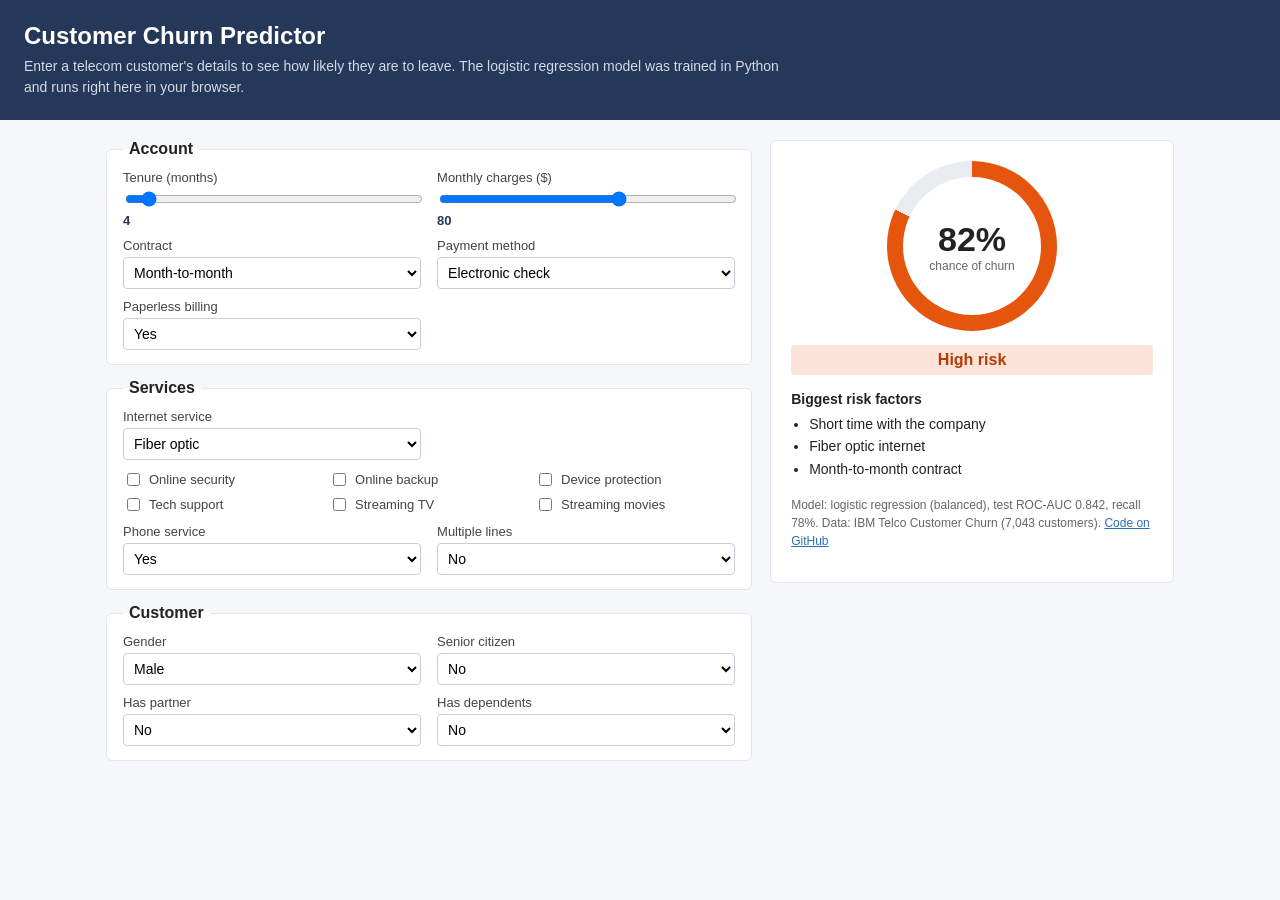
==== docs/index.html @ e0b2ed1c "add browser demo that runs the model from model.json" ====
<!DOCTYPE html>
<html lang="en">
<head>
  <meta charset="UTF-8">
  <meta name="viewport" content="width=device-width, initial-scale=1.0">
  <title>Customer Churn Predictor | Tejdeep Kellampalli</title>
  <link rel="stylesheet" href="style.css">
</head>
<body>
  <header>
    <h1>Customer Churn Predictor</h1>
    <p>Enter a telecom customer's details to see how likely they are to leave. The logistic regression model
       was trained in Python and runs right here in your browser.</p>
  </header>

  <main>
    <form id="form">
      <fieldset>
        <legend>Account</legend>
        <label>Tenure (months)
          <input type="range" id="tenure" min="0" max="72" value="4">
          <span class="val" id="tenure-val">4</span>
        </label>
        <label>Monthly charges ($)
          <input type="range" id="MonthlyCharges" min="18" max="120" value="80">
          <span class="val" id="MonthlyCharges-val">80</span>
        </label>
        <label>Contract
          <select id="Contract"><option>Month-to-month</option><option>One year</option><option>Two year</option></select>
        </label>
        <label>Payment method
          <select id="PaymentMethod">
            <option>Electronic check</option><option>Mailed check</option>
            <option>Bank transfer (automatic)</option><option>Credit card (automatic)</option>
          </select>
        </label>
        <label>Paperless billing
          <select id="PaperlessBilling"><option>Yes</option><option>No</option></select>
        </label>
      </fieldset>

      <fieldset>
        <legend>Services</legend>
        <label>Internet service
          <select id="InternetService"><option>Fiber optic</option><option>DSL</option><option>No</option></select>
        </label>
        <div class="checks" id="addons">
          <label><input type="checkbox" id="OnlineSecurity"> Online security</label>
          <label><input type="checkbox" id="OnlineBackup"> Online backup</label>
          <label><input type="checkbox" id="DeviceProtection"> Device protection</label>
          <label><input type="checkbox" id="TechSupport"> Tech support</label>
          <label><input type="checkbox" id="StreamingTV"> Streaming TV</label>
          <label><input type="checkbox" id="StreamingMovies"> Streaming movies</label>
        </div>
        <label>Phone service
          <select id="PhoneService"><option>Yes</option><option>No</option></select>
        </label>
        <label>Multiple lines
          <select id="MultipleLines"><option>No</option><option>Yes</option></select>
        </label>
      </fieldset>

      <fieldset>
        <legend>Customer</legend>
        <label>Gender <select id="gender"><option>Male</option><option>Female</option></select></label>
        <label>Senior citizen <select id="SeniorCitizen"><option value="0">No</option><option value="1">Yes</option></select></label>
        <label>Has partner <select id="Partner"><option>No</option><option>Yes</option></select></label>
        <label>Has dependents <select id="Dependents"><option>No</option><option>Yes</option></select></label>
      </fieldset>
    </form>

    <aside id="result">
      <div class="gauge">
        <span id="prob">-</span>
        <span class="small">chance of churn</span>
      </div>
      <div id="risk" class="risk">-</div>
      <h3>Biggest risk factors</h3>
      <ul id="reasons"></ul>
      <p class="model-info">Model: logistic regression (balanced), test ROC-AUC 0.842, recall 78%.
        Data: IBM Telco Customer Churn (7,043 customers).
        <a href="https://github.com/Tejdeep-67/customer-churn-prediction">Code on GitHub</a></p>
    </aside>
  </main>

  <script src="app.js"></script>
</body>
</html>
---- docs/style.css ----
* { box-sizing: border-box; }
body {
  margin: 0;
  font-family: "Segoe UI", Roboto, Arial, sans-serif;
  background: #f5f7fa;
  color: #222;
}
header {
  background: #263859;
  color: #fff;
  padding: 22px 24px;
}
header h1 { margin: 0 0 6px; font-size: 24px; }
header p { margin: 0; color: #d3dae6; max-width: 760px; font-size: 14px; line-height: 1.5; }

main {
  max-width: 1100px;
  margin: 20px auto;
  padding: 0 16px;
  display: grid;
  grid-template-columns: 1.6fr 1fr;
  gap: 18px;
  align-items: start;
}

fieldset {
  background: #fff;
  border: 1px solid #e1e5ec;
  border-radius: 6px;
  margin: 0 0 14px;
  padding: 12px 16px 14px;
  display: grid;
  grid-template-columns: 1fr 1fr;
  gap: 10px 16px;
}
legend { font-weight: 600; padding: 0 6px; }
label { font-size: 13px; color: #444; display: flex; flex-direction: column; gap: 4px; }
select, input[type=range] { width: 100%; }
select { padding: 6px; border: 1px solid #c9ced8; border-radius: 4px; font-size: 14px; background: #fff; }
.val { font-weight: 600; color: #263859; }

.checks {
  grid-column: span 2;
  display: grid;
  grid-template-columns: repeat(3, 1fr);
  gap: 6px;
}
.checks label { flex-direction: row; align-items: center; gap: 6px; }
.checks.disabled { opacity: 0.4; }

#result {
  background: #fff;
  border: 1px solid #e1e5ec;
  border-radius: 6px;
  padding: 20px;
  position: sticky;
  top: 16px;
}
.gauge {
  width: 170px;
  height: 170px;
  border-radius: 50%;
  margin: 0 auto;
  display: flex;
  flex-direction: column;
  align-items: center;
  justify-content: center;
  background: conic-gradient(#e6550d var(--p, 0%), #e9ecf1 0);
  position: relative;
}
.gauge::before {
  content: "";
  position: absolute;
  inset: 16px;
  background: #fff;
  border-radius: 50%;
}
.gauge span { position: relative; }
#prob { font-size: 34px; font-weight: 700; }
.small { font-size: 12px; color: #666; }

.risk {
  text-align: center;
  margin: 14px 0 6px;
  font-weight: 600;
  padding: 6px;
  border-radius: 4px;
}
.risk.High { background: #fde3d7; color: #b33d06; }
.risk.Medium { background: #fff3cd; color: #8a6d00; }
.risk.Low { background: #ddf3e4; color: #1e7b3c; }

#result h3 { font-size: 14px; margin: 16px 0 6px; }
#reasons { margin: 0; padding-left: 18px; font-size: 14px; line-height: 1.6; }
.model-info { font-size: 12px; color: #666; margin-top: 16px; line-height: 1.5; }
.model-info a { color: #2a6fb0; }

@media (max-width: 800px) {
  main { grid-template-columns: 1fr; }
  #result { position: static; order: -1; }
  fieldset { grid-template-columns: 1fr; }
  .checks { grid-column: span 1; grid-template-columns: 1fr 1fr; }
}
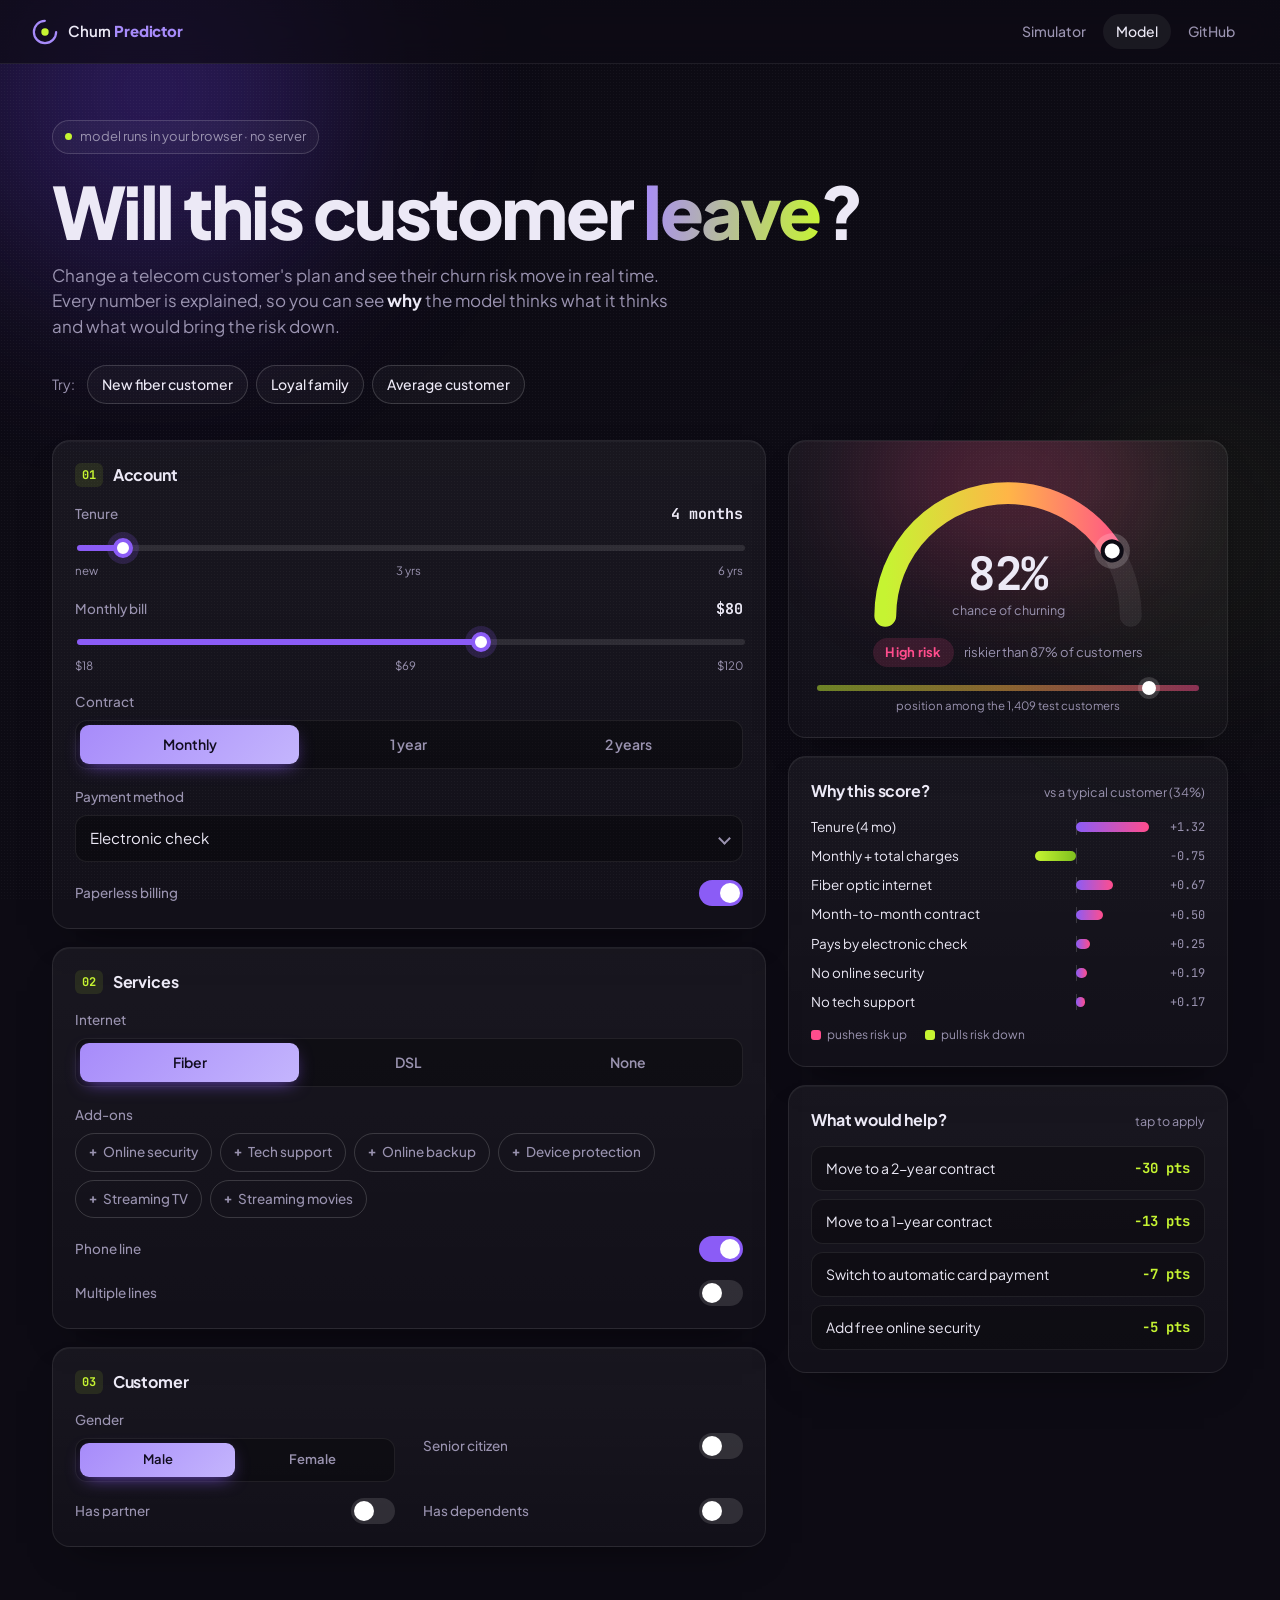
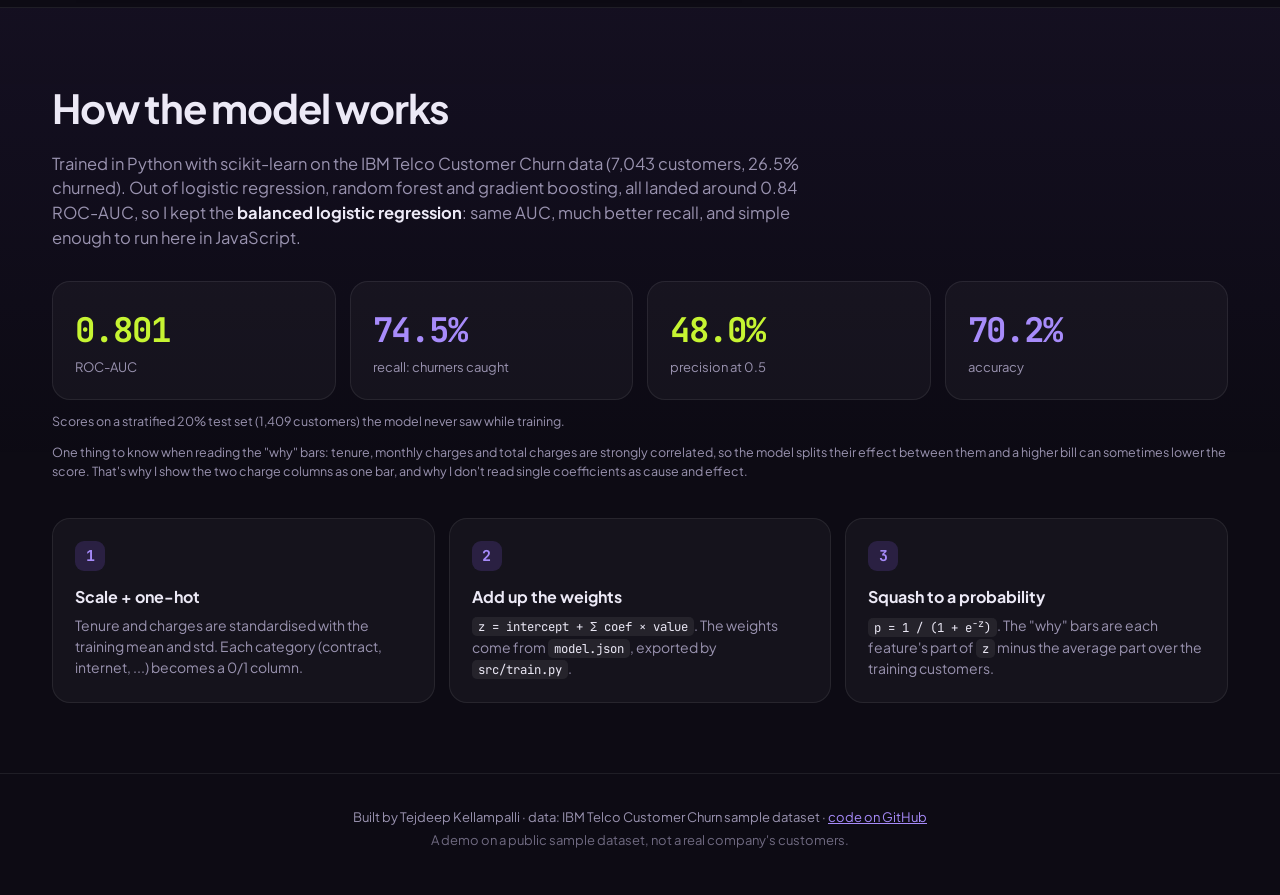
==== commit ce7d7f9a: "redesign web demo as a dark what-if simulator with a risk gauge and per-feature explanations" ====
--- a/docs/index.html
+++ b/docs/index.html
@@ -3,86 +3,185 @@
 <head>
   <meta charset="UTF-8">
   <meta name="viewport" content="width=device-width, initial-scale=1.0">
-  <title>Customer Churn Predictor | Tejdeep Kellampalli</title>
+  <title>Churn Predictor | Tejdeep Kellampalli</title>
+  <meta name="description" content="What-if churn simulator for telecom customers. A logistic regression model trained in Python, running in the browser.">
+  <meta name="theme-color" content="#0d0b14">
+  <link rel="icon" href="favicon.svg" type="image/svg+xml">
+  <link rel="preconnect" href="https://fonts.googleapis.com">
+  <link rel="preconnect" href="https://fonts.gstatic.com" crossorigin>
+  <link href="https://fonts.googleapis.com/css2?family=Plus+Jakarta+Sans:wght@400;500;600;700;800&family=JetBrains+Mono:wght@500;700&display=swap" rel="stylesheet">
   <link rel="stylesheet" href="style.css">
+  <script src="app.js" defer></script>
 </head>
 <body>
-  <header>
-    <h1>Customer Churn Predictor</h1>
-    <p>Enter a telecom customer's details to see how likely they are to leave. The logistic regression model
-       was trained in Python and runs right here in your browser.</p>
+  <div class="bg" aria-hidden="true"><span class="blob b1"></span><span class="blob b2"></span><span class="grain"></span></div>
+
+  <nav class="nav">
+    <a class="logo" href="#top" aria-label="Churn Predictor home">
+      <svg viewBox="0 0 28 28" aria-hidden="true"><circle cx="14" cy="14" r="12" fill="none" stroke="currentColor" stroke-width="2.4" stroke-dasharray="56 20" stroke-linecap="round"/><circle cx="14" cy="14" r="4" fill="#c6f432"/></svg>
+      <span>Churn <b>Predictor</b></span>
+    </a>
+    <div class="nav-links" role="tablist" aria-label="Sections">
+      <a href="#sim" class="is-active">Simulator</a>
+      <a href="#model">Model</a>
+      <a href="https://github.com/Tejdeep-67/customer-churn-prediction" target="_blank" rel="noopener">GitHub</a>
+    </div>
+  </nav>
+
+  <header class="hero" id="top">
+    <span class="pill"><i></i> model runs in your browser &middot; no server</span>
+    <h1>Will this customer <em>leave</em>?</h1>
+    <p>Change a telecom customer's plan and see their churn risk move in real time. Every number is explained, so you can see <strong>why</strong> the model thinks what it thinks and what would bring the risk down.</p>
+    <div class="presets" role="group" aria-label="Example customers">
+      <span>Try:</span>
+      <button type="button" data-preset="new">New fiber customer</button>
+      <button type="button" data-preset="loyal">Loyal family</button>
+      <button type="button" data-preset="mid">Average customer</button>
+    </div>
   </header>
 
-  <main>
-    <form id="form">
-      <fieldset>
-        <legend>Account</legend>
-        <label>Tenure (months)
+  <main class="app" id="sim">
+    <form id="form" class="inputs" autocomplete="off">
+      <section class="card">
+        <h2><span class="num">01</span> Account</h2>
+        <div class="field">
+          <div class="field-head"><label for="tenure">Tenure</label><output id="tenure-val" for="tenure">4 months</output></div>
           <input type="range" id="tenure" min="0" max="72" value="4">
-          <span class="val" id="tenure-val">4</span>
-        </label>
-        <label>Monthly charges ($)
+          <div class="ticks"><span>new</span><span>3 yrs</span><span>6 yrs</span></div>
+        </div>
+        <div class="field">
+          <div class="field-head"><label for="MonthlyCharges">Monthly bill</label><output id="MonthlyCharges-val" for="MonthlyCharges">$80</output></div>
           <input type="range" id="MonthlyCharges" min="18" max="120" value="80">
-          <span class="val" id="MonthlyCharges-val">80</span>
-        </label>
-        <label>Contract
-          <select id="Contract"><option>Month-to-month</option><option>One year</option><option>Two year</option></select>
-        </label>
-        <label>Payment method
-          <select id="PaymentMethod">
+          <div class="ticks"><span>$18</span><span>$69</span><span>$120</span></div>
+        </div>
+        <div class="field">
+          <span class="label">Contract</span>
+          <div class="seg" data-name="Contract">
+            <button type="button" data-v="Month-to-month" aria-pressed="true">Monthly</button>
+            <button type="button" data-v="One year" aria-pressed="false">1 year</button>
+            <button type="button" data-v="Two year" aria-pressed="false">2 years</button>
+          </div>
+        </div>
+        <div class="field">
+          <label class="label" for="PaymentMethod">Payment method</label>
+          <div class="select"><select id="PaymentMethod">
             <option>Electronic check</option><option>Mailed check</option>
             <option>Bank transfer (automatic)</option><option>Credit card (automatic)</option>
-          </select>
-        </label>
-        <label>Paperless billing
-          <select id="PaperlessBilling"><option>Yes</option><option>No</option></select>
-        </label>
-      </fieldset>
+          </select></div>
+        </div>
+        <div class="field row">
+          <span class="label">Paperless billing</span>
+          <label class="switch"><input type="checkbox" id="PaperlessBilling" checked><span></span></label>
+        </div>
+      </section>
 
-      <fieldset>
-        <legend>Services</legend>
-        <label>Internet service
-          <select id="InternetService"><option>Fiber optic</option><option>DSL</option><option>No</option></select>
-        </label>
-        <div class="checks" id="addons">
-          <label><input type="checkbox" id="OnlineSecurity"> Online security</label>
-          <label><input type="checkbox" id="OnlineBackup"> Online backup</label>
-          <label><input type="checkbox" id="DeviceProtection"> Device protection</label>
-          <label><input type="checkbox" id="TechSupport"> Tech support</label>
-          <label><input type="checkbox" id="StreamingTV"> Streaming TV</label>
-          <label><input type="checkbox" id="StreamingMovies"> Streaming movies</label>
+      <section class="card">
+        <h2><span class="num">02</span> Services</h2>
+        <div class="field">
+          <span class="label">Internet</span>
+          <div class="seg" data-name="InternetService">
+            <button type="button" data-v="Fiber optic" aria-pressed="true">Fiber</button>
+            <button type="button" data-v="DSL" aria-pressed="false">DSL</button>
+            <button type="button" data-v="No" aria-pressed="false">None</button>
+          </div>
         </div>
-        <label>Phone service
-          <select id="PhoneService"><option>Yes</option><option>No</option></select>
-        </label>
-        <label>Multiple lines
-          <select id="MultipleLines"><option>No</option><option>Yes</option></select>
-        </label>
-      </fieldset>
+        <div class="field">
+          <span class="label">Add-ons</span>
+          <div class="chips" id="addons">
+            <label><input type="checkbox" id="OnlineSecurity"><span>Online security</span></label>
+            <label><input type="checkbox" id="TechSupport"><span>Tech support</span></label>
+            <label><input type="checkbox" id="OnlineBackup"><span>Online backup</span></label>
+            <label><input type="checkbox" id="DeviceProtection"><span>Device protection</span></label>
+            <label><input type="checkbox" id="StreamingTV"><span>Streaming TV</span></label>
+            <label><input type="checkbox" id="StreamingMovies"><span>Streaming movies</span></label>
+          </div>
+        </div>
+        <div class="field row">
+          <span class="label">Phone line</span>
+          <label class="switch"><input type="checkbox" id="PhoneService" checked><span></span></label>
+        </div>
+        <div class="field row">
+          <span class="label">Multiple lines</span>
+          <label class="switch"><input type="checkbox" id="MultipleLines"><span></span></label>
+        </div>
+      </section>
 
-      <fieldset>
-        <legend>Customer</legend>
-        <label>Gender <select id="gender"><option>Male</option><option>Female</option></select></label>
-        <label>Senior citizen <select id="SeniorCitizen"><option value="0">No</option><option value="1">Yes</option></select></label>
-        <label>Has partner <select id="Partner"><option>No</option><option>Yes</option></select></label>
-        <label>Has dependents <select id="Dependents"><option>No</option><option>Yes</option></select></label>
-      </fieldset>
+      <section class="card">
+        <h2><span class="num">03</span> Customer</h2>
+        <div class="grid2">
+          <div class="field"><span class="label">Gender</span>
+            <div class="seg small" data-name="gender"><button type="button" data-v="Male" aria-pressed="true">Male</button><button type="button" data-v="Female" aria-pressed="false">Female</button></div></div>
+          <div class="field row"><span class="label">Senior citizen</span><label class="switch"><input type="checkbox" id="SeniorCitizen"><span></span></label></div>
+          <div class="field row"><span class="label">Has partner</span><label class="switch"><input type="checkbox" id="Partner"><span></span></label></div>
+          <div class="field row"><span class="label">Has dependents</span><label class="switch"><input type="checkbox" id="Dependents"><span></span></label></div>
+        </div>
+      </section>
     </form>
 
-    <aside id="result">
-      <div class="gauge">
-        <span id="prob">-</span>
-        <span class="small">chance of churn</span>
-      </div>
-      <div id="risk" class="risk">-</div>
-      <h3>Biggest risk factors</h3>
-      <ul id="reasons"></ul>
-      <p class="model-info">Model: logistic regression (balanced), test ROC-AUC 0.842, recall 78%.
-        Data: IBM Telco Customer Churn (7,043 customers).
-        <a href="https://github.com/Tejdeep-67/customer-churn-prediction">Code on GitHub</a></p>
+    <aside class="results">
+      <section class="card result" id="result" aria-live="polite">
+        <div class="gauge-wrap">
+          <svg class="gauge" viewBox="0 0 220 128" aria-hidden="true">
+            <defs>
+              <linearGradient id="gg" x1="0" x2="1" y1="0" y2="0">
+                <stop offset="0" stop-color="#c6f432"/><stop offset=".5" stop-color="#ffb547"/><stop offset="1" stop-color="#ff4d8d"/>
+              </linearGradient>
+            </defs>
+            <path class="g-track" d="M20 115 A90 90 0 0 1 200 115"/>
+            <path class="g-fill" id="g-fill" d="M20 115 A90 90 0 0 1 200 115"/>
+            <g class="needle" id="needle"><circle class="knob-glow" cx="110" cy="25" r="13"/><circle class="knob" cx="110" cy="25" r="7"/></g>
+          </svg>
+          <div class="g-center">
+            <span class="prob" id="prob">--</span>
+            <span class="prob-label">chance of churning</span>
+          </div>
+        </div>
+        <div class="badge-row">
+          <span class="badge" id="risk">--</span>
+          <span class="pct" id="pct">--</span>
+        </div>
+        <div class="pbar" aria-hidden="true"><span id="pbar-dot"></span></div>
+        <p class="pbar-note">position among the 1,409 test customers</p>
+      </section>
+
+      <section class="card">
+        <div class="card-head"><h2>Why this score?</h2><span class="hint" id="baseline">vs a typical customer</span></div>
+        <ul class="drivers" id="drivers"></ul>
+        <p class="legend"><span class="up">pushes risk up</span><span class="down">pulls risk down</span></p>
+      </section>
+
+      <section class="card">
+        <div class="card-head"><h2>What would help?</h2><span class="hint">tap to apply</span></div>
+        <div class="whatif" id="whatif"></div>
+      </section>
     </aside>
   </main>
 
-  <script src="app.js"></script>
+  <section class="model" id="model">
+    <div class="model-inner">
+      <h2>How the model works</h2>
+      <p class="lead">Trained in Python with scikit-learn on the IBM Telco Customer Churn data (7,043 customers, 26.5% churned). Out of logistic regression, random forest and gradient boosting, all landed around 0.84 ROC-AUC, so I kept the <b>balanced logistic regression</b>: same AUC, much better recall, and simple enough to run here in JavaScript.</p>
+      <div class="metrics">
+        <div class="metric"><span class="m-val" data-to="0.842" data-dec="3">0.842</span><span class="m-lbl">ROC-AUC</span></div>
+        <div class="metric"><span class="m-val" data-to="78.3" data-dec="1" data-suf="%">78.3%</span><span class="m-lbl">recall: churners caught</span></div>
+        <div class="metric"><span class="m-val" data-to="50.4" data-dec="1" data-suf="%">50.4%</span><span class="m-lbl">precision at 0.5</span></div>
+        <div class="metric"><span class="m-val" data-to="73.8" data-dec="1" data-suf="%">73.8%</span><span class="m-lbl">accuracy</span></div>
+      </div>
+      <p class="small-note">Scores on a stratified 20% test set (1,409 customers) the model never saw while training.</p>
+      <p class="small-note">One thing to know when reading the "why" bars: tenure, monthly charges and total charges are strongly correlated, so the model splits their effect between them and a higher bill can sometimes lower the score. That's why I show the two charge columns as one bar, and why I don't read single coefficients as cause and effect.</p>
+      <div class="how">
+        <div class="how-step"><span>1</span><h3>Scale + one-hot</h3><p>Tenure and charges are standardised with the training mean and std. Each category (contract, internet, ...) becomes a 0/1 column.</p></div>
+        <div class="how-step"><span>2</span><h3>Add up the weights</h3><p><code>z = intercept + &Sigma; coef &times; value</code>. The weights come from <code>model.json</code>, exported by <code>src/train.py</code>.</p></div>
+        <div class="how-step"><span>3</span><h3>Squash to a probability</h3><p><code>p = 1 / (1 + e<sup>&minus;z</sup>)</code>. The "why" bars are each feature's part of <code>z</code> minus the average part over the training customers.</p></div>
+      </div>
+    </div>
+  </section>
+
+  <footer class="foot">
+    <p>Built by Tejdeep Kellampalli &middot; data: IBM Telco Customer Churn sample dataset &middot; <a href="https://github.com/Tejdeep-67/customer-churn-prediction">code on GitHub</a></p>
+    <p class="muted">A demo on a public sample dataset, not a real company's customers.</p>
+  </footer>
+
+  <div class="mini" id="mini" aria-hidden="true"><span class="mini-prob" id="mini-prob">--</span><span class="mini-risk" id="mini-risk">--</span><a href="#result">see why &darr;</a></div>
 </body>
 </html>
--- a/docs/style.css
+++ b/docs/style.css
@@ -1,103 +1,252 @@
+:root {
+  --bg: #0d0b14;
+  --bg-2: #14111f;
+  --card: rgba(255, 255, 255, .035);
+  --card-2: rgba(255, 255, 255, .06);
+  --line: rgba(255, 255, 255, .08);
+  --line-2: rgba(255, 255, 255, .16);
+  --text: #ece9f6;
+  --muted: #9a93b0;
+  --violet: #8b5cf6;
+  --violet-2: #a78bfa;
+  --lime: #c6f432;
+  --amber: #ffb547;
+  --rose: #ff4d8d;
+  --radius: 18px;
+  --ease: cubic-bezier(.2, .9, .25, 1);
+  --spring: cubic-bezier(.34, 1.56, .64, 1);
+  --mono: "JetBrains Mono", ui-monospace, Menlo, monospace;
+}
 * { box-sizing: border-box; }
+html { scroll-behavior: smooth; -webkit-text-size-adjust: 100%; }
 body {
-  margin: 0;
-  font-family: "Segoe UI", Roboto, Arial, sans-serif;
-  background: #f5f7fa;
-  color: #222;
-}
-header {
-  background: #263859;
-  color: #fff;
-  padding: 22px 24px;
-}
-header h1 { margin: 0 0 6px; font-size: 24px; }
-header p { margin: 0; color: #d3dae6; max-width: 760px; font-size: 14px; line-height: 1.5; }
-
-main {
-  max-width: 1100px;
-  margin: 20px auto;
-  padding: 0 16px;
-  display: grid;
-  grid-template-columns: 1.6fr 1fr;
-  gap: 18px;
-  align-items: start;
-}
-
-fieldset {
-  background: #fff;
-  border: 1px solid #e1e5ec;
-  border-radius: 6px;
-  margin: 0 0 14px;
-  padding: 12px 16px 14px;
-  display: grid;
-  grid-template-columns: 1fr 1fr;
-  gap: 10px 16px;
-}
-legend { font-weight: 600; padding: 0 6px; }
-label { font-size: 13px; color: #444; display: flex; flex-direction: column; gap: 4px; }
-select, input[type=range] { width: 100%; }
-select { padding: 6px; border: 1px solid #c9ced8; border-radius: 4px; font-size: 14px; background: #fff; }
-.val { font-weight: 600; color: #263859; }
-
-.checks {
-  grid-column: span 2;
-  display: grid;
-  grid-template-columns: repeat(3, 1fr);
-  gap: 6px;
-}
-.checks label { flex-direction: row; align-items: center; gap: 6px; }
-.checks.disabled { opacity: 0.4; }
-
-#result {
-  background: #fff;
-  border: 1px solid #e1e5ec;
-  border-radius: 6px;
-  padding: 20px;
-  position: sticky;
-  top: 16px;
-}
-.gauge {
-  width: 170px;
-  height: 170px;
-  border-radius: 50%;
-  margin: 0 auto;
-  display: flex;
-  flex-direction: column;
-  align-items: center;
-  justify-content: center;
-  background: conic-gradient(#e6550d var(--p, 0%), #e9ecf1 0);
-  position: relative;
-}
-.gauge::before {
-  content: "";
-  position: absolute;
-  inset: 16px;
-  background: #fff;
-  border-radius: 50%;
-}
-.gauge span { position: relative; }
-#prob { font-size: 34px; font-weight: 700; }
-.small { font-size: 12px; color: #666; }
-
-.risk {
-  text-align: center;
-  margin: 14px 0 6px;
-  font-weight: 600;
-  padding: 6px;
-  border-radius: 4px;
-}
-.risk.High { background: #fde3d7; color: #b33d06; }
-.risk.Medium { background: #fff3cd; color: #8a6d00; }
-.risk.Low { background: #ddf3e4; color: #1e7b3c; }
-
-#result h3 { font-size: 14px; margin: 16px 0 6px; }
-#reasons { margin: 0; padding-left: 18px; font-size: 14px; line-height: 1.6; }
-.model-info { font-size: 12px; color: #666; margin-top: 16px; line-height: 1.5; }
-.model-info a { color: #2a6fb0; }
-
-@media (max-width: 800px) {
-  main { grid-template-columns: 1fr; }
-  #result { position: static; order: -1; }
-  fieldset { grid-template-columns: 1fr; }
-  .checks { grid-column: span 1; grid-template-columns: 1fr 1fr; }
-}
+  margin: 0; min-height: 100vh; background: var(--bg); color: var(--text);
+  font-family: "Plus Jakarta Sans", system-ui, -apple-system, "Segoe UI", sans-serif; font-size: 15px; line-height: 1.5;
+  -webkit-font-smoothing: antialiased;
+}
+a { color: var(--violet-2); }
+button, input, select { font: inherit; color: inherit; }
+:focus-visible { outline: 2px solid var(--lime); outline-offset: 2px; border-radius: 8px; }
+
+/* background glow */
+.bg { position: fixed; inset: 0; z-index: -1; overflow: hidden; pointer-events: none; }
+.blob { position: absolute; border-radius: 50%; filter: blur(90px); opacity: .45; }
+.b1 { width: 620px; height: 620px; left: -160px; top: -220px; background: radial-gradient(circle, #6d3df0, transparent 65%); animation: float 18s ease-in-out infinite alternate; }
+.b2 { width: 520px; height: 520px; right: -180px; top: 30%; background: radial-gradient(circle, rgba(198,244,50,.45), transparent 65%); opacity: .18; animation: float 22s ease-in-out infinite alternate-reverse; }
+.grain { position: absolute; inset: 0; background-image: radial-gradient(rgba(255,255,255,.035) 1px, transparent 1px); background-size: 3px 3px; }
+@keyframes float { to { transform: translate(80px, 60px) scale(1.1); } }
+
+/* nav */
+.nav {
+  position: sticky; top: 0; z-index: 40; display: flex; align-items: center; justify-content: space-between;
+  padding: 14px 32px; background: rgba(13, 11, 20, .7); backdrop-filter: blur(14px); border-bottom: 1px solid var(--line);
+}
+.logo { display: flex; align-items: center; gap: 10px; color: var(--text); text-decoration: none; font-weight: 600; letter-spacing: -.01em; }
+.logo svg { width: 26px; height: 26px; color: var(--violet-2); animation: spin 14s linear infinite; }
+.logo b { font-weight: 800; color: var(--violet-2); }
+@keyframes spin { to { transform: rotate(360deg); } }
+.nav-links { display: flex; gap: 4px; }
+.nav-links a { color: var(--muted); text-decoration: none; padding: 7px 13px; border-radius: 999px; font-weight: 500; font-size: 14px; transition: color .2s, background .2s; }
+.nav-links a:hover, .nav-links a.is-active { color: var(--text); background: var(--card-2); }
+
+/* hero */
+.hero { max-width: 1240px; margin: 0 auto; padding: 56px 32px 28px; }
+.pill { display: inline-flex; align-items: center; gap: 8px; font-size: 13px; color: var(--muted); border: 1px solid var(--line-2); padding: 6px 12px; border-radius: 999px; background: var(--card); animation: up .7s var(--ease) both; }
+.pill i { width: 7px; height: 7px; border-radius: 50%; background: var(--lime); box-shadow: 0 0 0 0 rgba(198,244,50,.6); animation: ping 2s infinite; }
+@keyframes ping { 70% { box-shadow: 0 0 0 8px rgba(198,244,50,0); } 100% { box-shadow: 0 0 0 0 rgba(198,244,50,0); } }
+.hero h1 { font-size: clamp(38px, 6vw, 72px); line-height: 1.02; letter-spacing: -.035em; margin: 20px 0 16px; font-weight: 800; animation: up .8s .08s var(--ease) both; }
+.hero h1 em { font-style: normal; background: linear-gradient(95deg, var(--violet-2), var(--lime)); -webkit-background-clip: text; background-clip: text; color: transparent; }
+.hero p { max-width: 640px; color: var(--muted); font-size: 17px; margin: 0; animation: up .8s .16s var(--ease) both; }
+.hero p strong { color: var(--text); }
+.presets { display: flex; flex-wrap: wrap; align-items: center; gap: 8px; margin-top: 26px; animation: up .8s .24s var(--ease) both; }
+.presets span { color: var(--muted); font-size: 14px; margin-right: 4px; }
+.presets button {
+  border: 1px solid var(--line-2); background: var(--card); padding: 8px 14px; border-radius: 999px; cursor: pointer; font-size: 14px; font-weight: 500;
+  transition: transform .25s var(--spring), border-color .2s, background .2s;
+}
+.presets button:hover { transform: translateY(-2px); border-color: var(--violet-2); background: rgba(139,92,246,.12); }
+.presets button:active { transform: scale(.96); }
+@keyframes up { from { opacity: 0; transform: translateY(14px); } to { opacity: 1; transform: none; } }
+
+/* layout */
+.app { max-width: 1240px; margin: 0 auto; padding: 8px 32px 60px; display: grid; grid-template-columns: minmax(0, 1fr) minmax(0, 440px); gap: 22px; align-items: start; scroll-margin-top: 80px; }
+.inputs { display: grid; gap: 18px; }
+.results { position: sticky; top: 84px; display: grid; gap: 18px; }
+.card {
+  background: linear-gradient(180deg, rgba(255,255,255,.05), rgba(255,255,255,.025));
+  border: 1px solid var(--line); border-radius: var(--radius); padding: 22px;
+  box-shadow: 0 1px 0 rgba(255,255,255,.04) inset, 0 20px 40px -24px rgba(0,0,0,.6);
+  animation: up .7s var(--ease) both;
+}
+.inputs .card:nth-child(2) { animation-delay: .06s; } .inputs .card:nth-child(3) { animation-delay: .12s; }
+.results .card:nth-child(2) { animation-delay: .1s; } .results .card:nth-child(3) { animation-delay: .16s; }
+.card h2 { margin: 0 0 16px; font-size: 16px; font-weight: 700; letter-spacing: -.01em; display: flex; align-items: center; gap: 10px; }
+.card h2 .num { font-family: var(--mono); font-size: 12px; color: var(--lime); background: rgba(198,244,50,.1); padding: 3px 7px; border-radius: 6px; }
+.card-head { display: flex; justify-content: space-between; align-items: baseline; gap: 10px; margin-bottom: 14px; }
+.card-head h2 { margin: 0; }
+.hint { font-size: 12.5px; color: var(--muted); }
+
+/* form controls */
+.field { margin-bottom: 18px; }
+.field:last-child { margin-bottom: 0; }
+.field.row { display: flex; align-items: center; justify-content: space-between; gap: 12px; }
+.field-head { display: flex; justify-content: space-between; align-items: baseline; margin-bottom: 8px; }
+.field-head label, .label { font-size: 13.5px; color: var(--muted); font-weight: 500; }
+.field > .label { display: block; margin-bottom: 8px; }
+.field.row > .label { margin: 0; }
+output { font-family: var(--mono); font-weight: 700; font-size: 15px; color: var(--text); }
+.grid2 { display: grid; grid-template-columns: 1fr 1fr; gap: 16px 28px; }
+.grid2 .field { margin: 0; }
+
+input[type=range] { -webkit-appearance: none; appearance: none; width: 100%; height: 6px; border-radius: 99px; background: linear-gradient(90deg, var(--violet) var(--fill, 0%), rgba(255,255,255,.1) var(--fill, 0%)); cursor: pointer; }
+input[type=range]::-webkit-slider-thumb { -webkit-appearance: none; width: 20px; height: 20px; border-radius: 50%; background: #fff; border: 4px solid var(--violet); box-shadow: 0 0 0 6px rgba(139,92,246,.18); transition: transform .2s var(--spring); }
+input[type=range]:active::-webkit-slider-thumb { transform: scale(1.18); }
+input[type=range]::-moz-range-thumb { width: 14px; height: 14px; border-radius: 50%; background: #fff; border: 4px solid var(--violet); }
+.ticks { display: flex; justify-content: space-between; font-size: 11.5px; color: var(--muted); margin-top: 6px; }
+
+.seg { position: relative; display: grid; grid-auto-flow: column; grid-auto-columns: 1fr; background: rgba(0,0,0,.3); border: 1px solid var(--line); border-radius: 12px; padding: 4px; }
+.seg button { position: relative; z-index: 1; border: 0; background: none; padding: 9px 8px; border-radius: 9px; cursor: pointer; font-weight: 600; font-size: 14px; color: var(--muted); transition: color .25s; white-space: nowrap; }
+.seg button[aria-pressed="true"] { color: #120d20; }
+.seg .thumb { position: absolute; z-index: 0; top: 4px; bottom: 4px; border-radius: 9px; background: linear-gradient(135deg, var(--violet-2), #c4b5fd); box-shadow: 0 6px 18px -6px rgba(139,92,246,.8); transition: transform .4s var(--spring), width .4s var(--spring); }
+.seg.small button { padding: 7px 8px; font-size: 13px; }
+
+.select { position: relative; }
+.select::after { content: ""; position: absolute; right: 14px; top: 50%; width: 7px; height: 7px; margin-top: -5px; border-right: 2px solid var(--muted); border-bottom: 2px solid var(--muted); transform: rotate(45deg); pointer-events: none; }
+select { width: 100%; appearance: none; -webkit-appearance: none; background: rgba(0,0,0,.3); border: 1px solid var(--line); border-radius: 12px; padding: 11px 36px 11px 14px; cursor: pointer; transition: border-color .2s; }
+select:hover { border-color: var(--line-2); }
+select option { background: #1a1626; }
+
+.switch { position: relative; display: inline-block; width: 44px; height: 26px; flex: none; cursor: pointer; }
+.switch input { position: absolute; opacity: 0; width: 100%; height: 100%; margin: 0; cursor: pointer; }
+.switch span { position: absolute; inset: 0; border-radius: 99px; background: rgba(255,255,255,.12); transition: background .25s; pointer-events: none; }
+.switch span::after { content: ""; position: absolute; left: 3px; top: 3px; width: 20px; height: 20px; border-radius: 50%; background: #fff; transition: transform .35s var(--spring); }
+.switch input:checked + span { background: var(--violet); }
+.switch input:checked + span::after { transform: translateX(18px); }
+.switch input:focus-visible + span { outline: 2px solid var(--lime); outline-offset: 2px; }
+.switch input:disabled + span { opacity: .35; }
+
+.chips { display: flex; flex-wrap: wrap; gap: 8px; transition: opacity .3s; }
+.chips.disabled { opacity: .35; pointer-events: none; }
+.chips label { position: relative; cursor: pointer; }
+.chips input { position: absolute; opacity: 0; inset: 0; margin: 0; cursor: pointer; }
+.chips span { display: inline-flex; align-items: center; gap: 6px; padding: 8px 13px; border-radius: 999px; border: 1px solid var(--line-2); font-size: 13.5px; font-weight: 500; color: var(--muted); transition: all .25s var(--ease); }
+.chips span::before { content: "+"; font-family: var(--mono); font-weight: 700; transition: transform .3s var(--spring); }
+.chips input:checked + span { color: #11140a; background: var(--lime); border-color: var(--lime); }
+.chips input:checked + span::before { content: "\2713"; }
+.chips input:focus-visible + span { outline: 2px solid var(--violet-2); outline-offset: 2px; }
+
+/* result */
+.result { text-align: center; padding-top: 18px; overflow: hidden; position: relative; }
+.result::before { content: ""; position: absolute; left: 50%; top: -60px; width: 300px; height: 200px; margin-left: -150px; border-radius: 50%; background: var(--glow, rgba(139,92,246,.35)); filter: blur(60px); opacity: .6; transition: background .6s; pointer-events: none; }
+.gauge-wrap { position: relative; max-width: 300px; margin: 0 auto; }
+.gauge { width: 100%; display: block; overflow: visible; }
+.g-track, .g-fill { fill: none; stroke-width: 16; stroke-linecap: round; }
+.g-track { stroke: rgba(255,255,255,.07); }
+.g-fill { stroke: url(#gg); stroke-dasharray: 282.7; stroke-dashoffset: 282.7; transition: stroke-dashoffset .9s var(--ease); }
+.needle { transform-origin: 110px 115px; transform: rotate(-90deg); transition: transform 1s var(--spring); }
+.knob { fill: #fff; stroke: var(--bg); stroke-width: 3; }
+.knob-glow { fill: rgba(255,255,255,.18); }
+.g-center { position: absolute; left: 0; right: 0; bottom: 14px; display: flex; flex-direction: column; align-items: center; pointer-events: none; }
+.prob { font-family: var(--mono); font-size: 46px; font-weight: 700; letter-spacing: -.03em; line-height: 1; font-variant-numeric: tabular-nums; }
+.prob-label { font-size: 12.5px; color: var(--muted); margin-top: 4px; }
+.badge-row { display: flex; justify-content: center; align-items: center; gap: 10px; margin-top: 4px; position: relative; }
+.badge { font-weight: 700; font-size: 13px; padding: 5px 12px; border-radius: 999px; letter-spacing: .02em; transition: background .4s, color .4s; }
+.badge.Low { background: rgba(198,244,50,.14); color: var(--lime); }
+.badge.Medium { background: rgba(255,181,71,.14); color: var(--amber); }
+.badge.High { background: rgba(255,77,141,.15); color: var(--rose); }
+.badge.pop { animation: pop .45s var(--spring); }
+@keyframes pop { 40% { transform: scale(1.15); } }
+.pct { font-size: 13px; color: var(--muted); }
+.pbar { position: relative; height: 6px; margin: 18px 6px 6px; border-radius: 99px; background: linear-gradient(90deg, rgba(198,244,50,.5), rgba(255,181,71,.5), rgba(255,77,141,.5)); }
+.pbar span { position: absolute; top: 50%; width: 14px; height: 14px; margin: -7px 0 0 -7px; border-radius: 50%; background: #fff; box-shadow: 0 0 0 4px rgba(255,255,255,.15); left: 0; transition: left .8s var(--ease); }
+.pbar-note { font-size: 11.5px; color: var(--muted); margin: 6px 0 0; }
+
+/* drivers */
+.drivers { list-style: none; margin: 0; padding: 0; display: grid; gap: 9px; }
+.drivers li { display: grid; grid-template-columns: minmax(0, 1.25fr) minmax(0, 1fr) 46px; align-items: center; gap: 10px; font-size: 13.5px; animation: slide .45s var(--ease) both; }
+.drivers .name { white-space: nowrap; overflow: hidden; text-overflow: ellipsis; }
+.drivers .track { position: relative; height: 10px; }
+.drivers .track::before { content: ""; position: absolute; left: 50%; top: -3px; bottom: -3px; width: 1px; background: var(--line-2); }
+.drivers .bar { position: absolute; top: 0; height: 100%; border-radius: 99px; transition: width .6s var(--ease), left .6s var(--ease); }
+.drivers .bar.up { left: 50%; background: linear-gradient(90deg, var(--violet), var(--rose)); }
+.drivers .bar.down { right: 50%; background: linear-gradient(270deg, #7fbf1f, var(--lime)); }
+.drivers .val { font-family: var(--mono); font-size: 12px; text-align: right; color: var(--muted); }
+.legend { display: flex; gap: 18px; font-size: 12px; color: var(--muted); margin: 14px 0 0; }
+.legend span::before { content: ""; display: inline-block; width: 10px; height: 10px; border-radius: 3px; margin-right: 6px; vertical-align: -1px; }
+.legend .up::before { background: var(--rose); } .legend .down::before { background: var(--lime); }
+@keyframes slide { from { opacity: 0; transform: translateX(-8px); } }
+
+/* what-if */
+.whatif { display: grid; gap: 8px; }
+.whatif button {
+  display: flex; align-items: center; justify-content: space-between; gap: 10px; width: 100%; text-align: left;
+  border: 1px solid var(--line); background: rgba(0,0,0,.25); border-radius: 12px; padding: 11px 14px; cursor: pointer; font-size: 14px;
+  transition: border-color .2s, transform .25s var(--spring), background .2s; animation: slide .4s var(--ease) both;
+}
+.whatif button:hover { border-color: rgba(198,244,50,.5); background: rgba(198,244,50,.06); transform: translateX(3px); }
+.whatif .delta { font-family: var(--mono); font-weight: 700; color: var(--lime); white-space: nowrap; }
+.whatif .none { color: var(--muted); font-size: 13.5px; margin: 0; }
+
+/* model section */
+.model { border-top: 1px solid var(--line); background: linear-gradient(180deg, rgba(139,92,246,.06), transparent 60%); scroll-margin-top: 60px; }
+.model-inner { max-width: 1240px; margin: 0 auto; padding: 70px 32px; }
+.model h2 { font-size: clamp(28px, 3.6vw, 40px); letter-spacing: -.03em; margin: 0 0 14px; }
+.lead { max-width: 760px; color: var(--muted); font-size: 16.5px; margin: 0 0 30px; }
+.lead b { color: var(--text); }
+.metrics { display: grid; grid-template-columns: repeat(4, 1fr); gap: 14px; }
+.metric { border: 1px solid var(--line); border-radius: var(--radius); padding: 22px; background: var(--card); }
+.m-val { display: block; font-family: var(--mono); font-size: 34px; font-weight: 700; letter-spacing: -.03em; color: var(--lime); }
+.metric:nth-child(2n) .m-val { color: var(--violet-2); }
+.m-lbl { font-size: 13px; color: var(--muted); }
+.small-note { font-size: 12.5px; color: var(--muted); margin: 12px 0 0; }
+.how { display: grid; grid-template-columns: repeat(3, 1fr); gap: 14px; margin-top: 38px; }
+.how-step { border-radius: var(--radius); padding: 22px; background: var(--card); border: 1px solid var(--line); }
+.how-step > span { display: inline-grid; place-items: center; width: 30px; height: 30px; border-radius: 9px; background: rgba(139,92,246,.18); color: var(--violet-2); font-family: var(--mono); font-weight: 700; }
+.how-step h3 { margin: 14px 0 6px; font-size: 16px; }
+.how-step p { margin: 0; color: var(--muted); font-size: 14px; }
+code { font-family: var(--mono); font-size: .88em; background: rgba(255,255,255,.07); padding: 1px 6px; border-radius: 5px; color: var(--text); }
+.reveal { opacity: 0; transform: translateY(16px); transition: opacity .7s var(--ease), transform .7s var(--ease); }
+.reveal.in { opacity: 1; transform: none; }
+
+.foot { text-align: center; color: var(--muted); font-size: 13px; padding: 30px 20px 40px; border-top: 1px solid var(--line); }
+.foot p { margin: 4px 0; } .foot .muted { opacity: .7; }
+
+/* sticky mini result on phones */
+.mini { display: none; }
+
+@media (max-width: 980px) {
+  .app { grid-template-columns: 1fr; }
+  .results { position: static; order: -1; }
+  .metrics { grid-template-columns: repeat(2, 1fr); }
+  .how { grid-template-columns: 1fr; }
+}
+@media (max-width: 640px) {
+  body { font-size: 14.5px; }
+  .nav { padding: 12px 16px; }
+  .nav-links a { padding: 6px 10px; font-size: 13px; }
+  .nav-links a[href="#sim"] { display: none; }
+  .hero { padding: 34px 16px 18px; }
+  .hero p { font-size: 15.5px; }
+  .app { padding: 6px 12px 90px; gap: 14px; }
+  .inputs, .results { gap: 14px; }
+  .card { padding: 18px 16px; border-radius: 16px; }
+  .grid2 { grid-template-columns: 1fr; gap: 14px; }
+  .prob { font-size: 40px; }
+  .model-inner { padding: 50px 16px; }
+  .m-val { font-size: 28px; }
+  .mini {
+    display: flex; position: fixed; left: 12px; right: 12px; bottom: 12px; z-index: 50; align-items: center; gap: 12px;
+    padding: 12px 16px; border-radius: 16px; background: rgba(24, 20, 36, .92); backdrop-filter: blur(12px); border: 1px solid var(--line-2);
+    box-shadow: 0 12px 30px rgba(0,0,0,.5); transform: translateY(140%); transition: transform .45s var(--spring);
+  }
+  .mini.show { transform: none; }
+  .mini-prob { font-family: var(--mono); font-weight: 700; font-size: 22px; }
+  .mini-risk { font-size: 13px; font-weight: 700; }
+  .mini a { margin-left: auto; font-size: 13px; color: var(--violet-2); text-decoration: none; }
+}
+
+@media (prefers-reduced-motion: reduce) {
+  html { scroll-behavior: auto; }
+  *, *::before, *::after { animation: none !important; transition: none !important; }
+  .reveal { opacity: 1; transform: none; }
+}
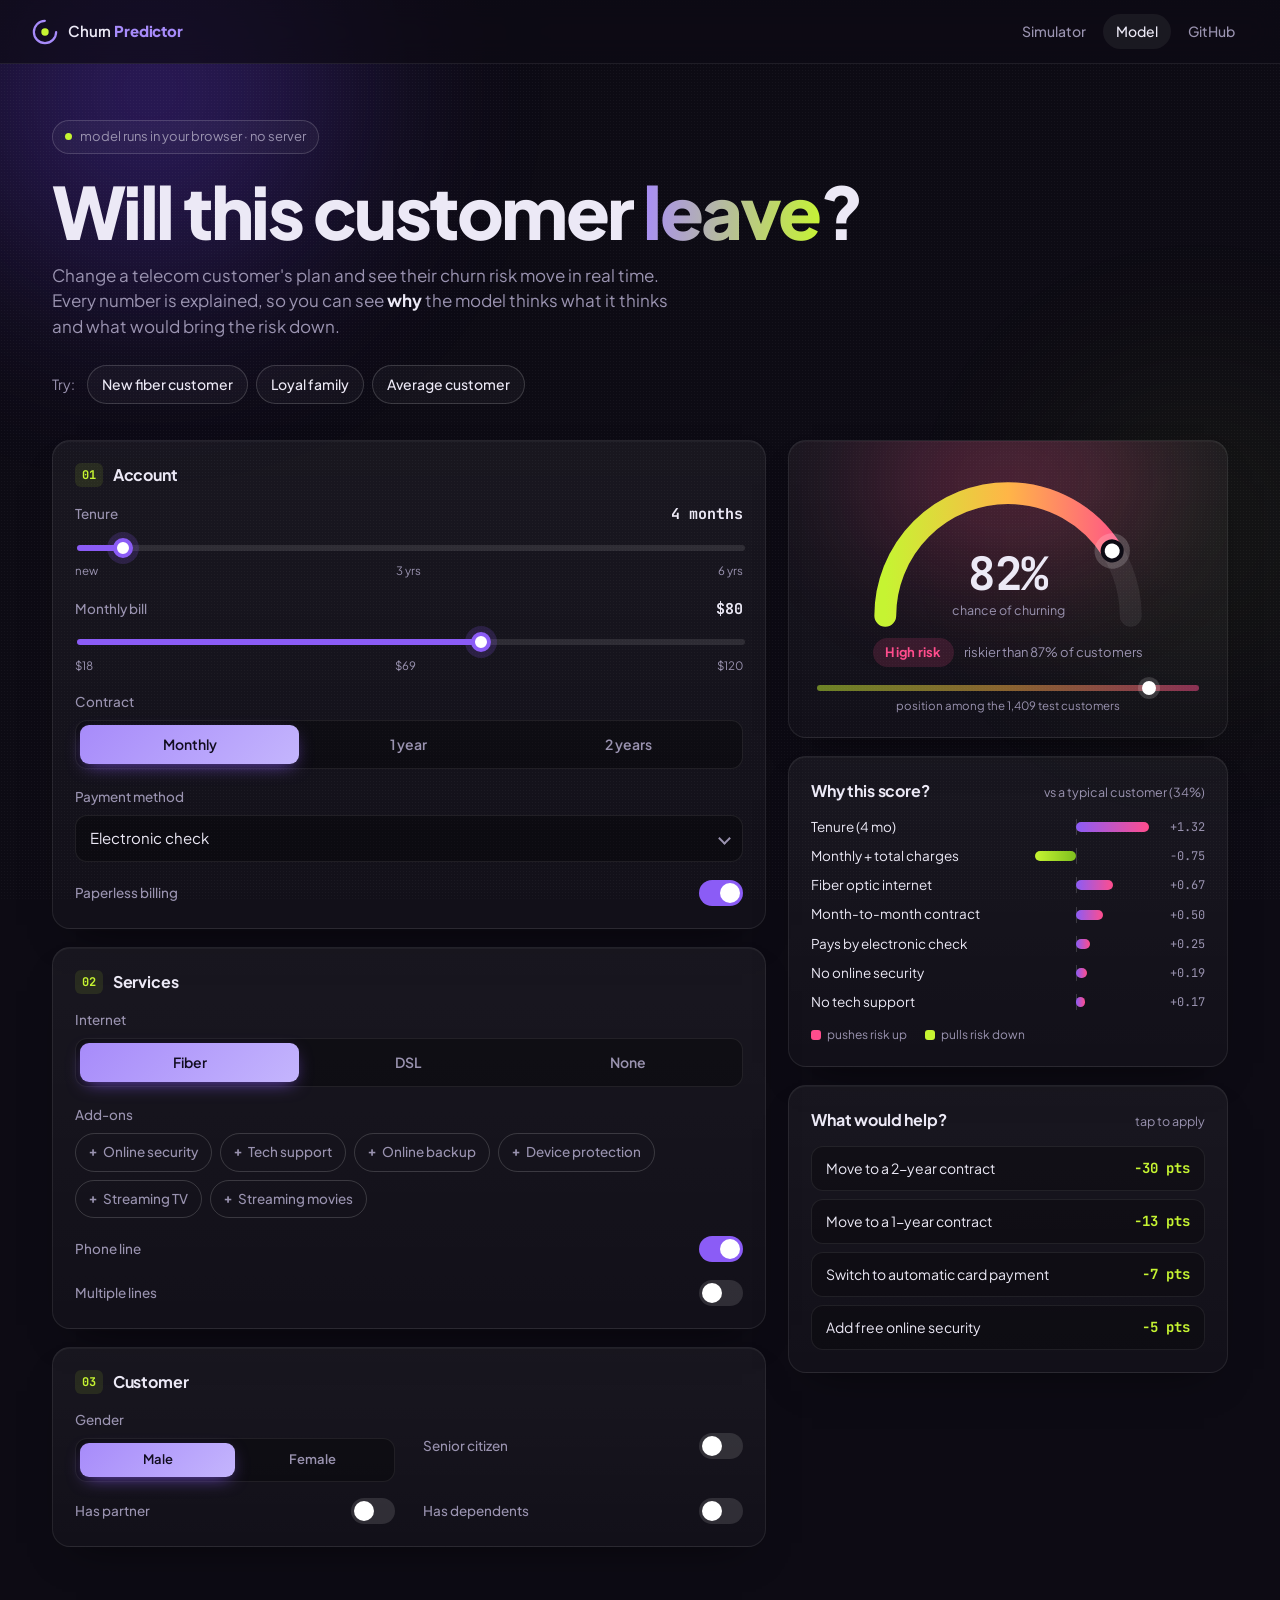
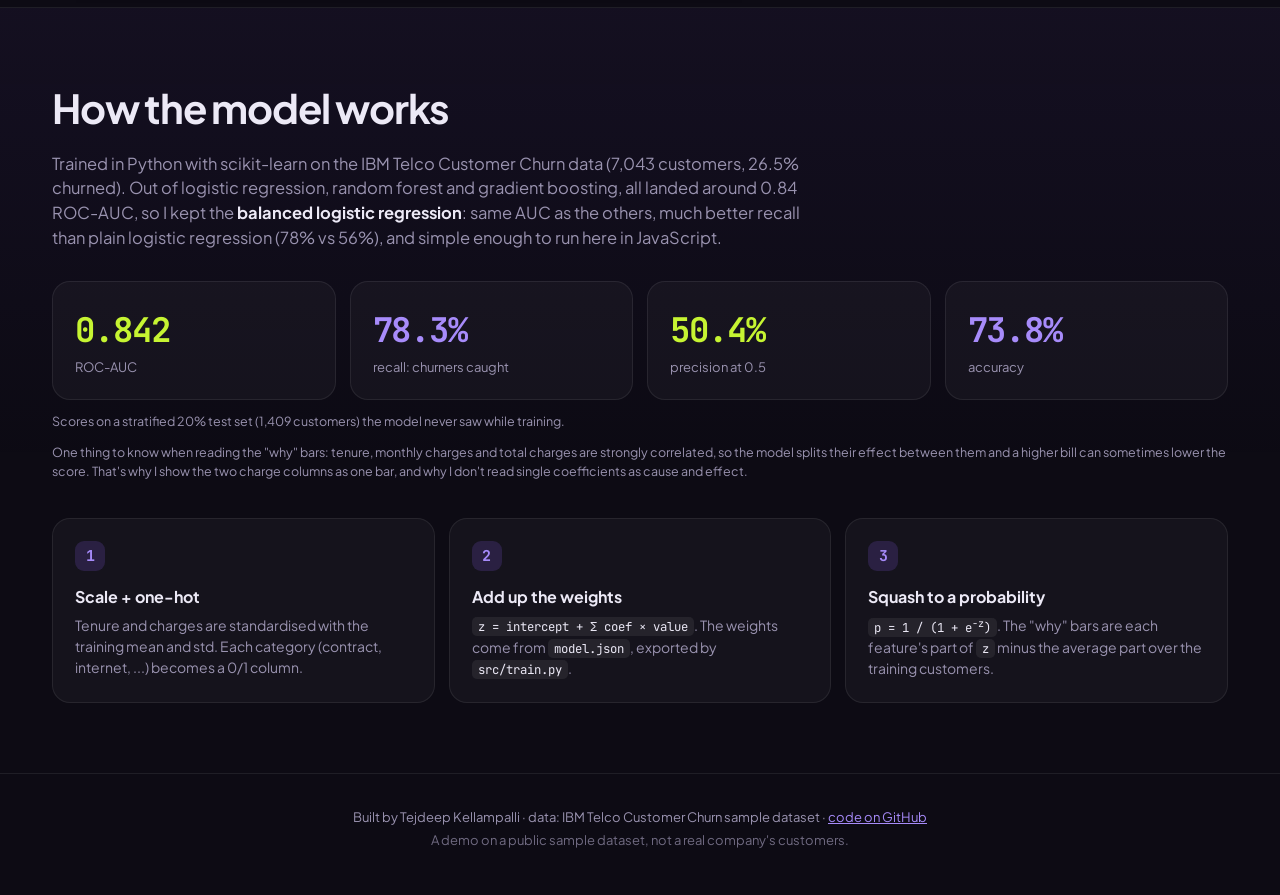
==== commit 12522056: "fix model text in demo" ====
--- a/docs/index.html
+++ b/docs/index.html
@@ -160,7 +160,7 @@
   <section class="model" id="model">
     <div class="model-inner">
       <h2>How the model works</h2>
-      <p class="lead">Trained in Python with scikit-learn on the IBM Telco Customer Churn data (7,043 customers, 26.5% churned). Out of logistic regression, random forest and gradient boosting, all landed around 0.84 ROC-AUC, so I kept the <b>balanced logistic regression</b>: same AUC, much better recall, and simple enough to run here in JavaScript.</p>
+      <p class="lead">Trained in Python with scikit-learn on the IBM Telco Customer Churn data (7,043 customers, 26.5% churned). Out of logistic regression, random forest and gradient boosting, all landed around 0.84 ROC-AUC, so I kept the <b>balanced logistic regression</b>: same AUC as the others, much better recall than plain logistic regression (78% vs 56%), and simple enough to run here in JavaScript.</p>
       <div class="metrics">
         <div class="metric"><span class="m-val" data-to="0.842" data-dec="3">0.842</span><span class="m-lbl">ROC-AUC</span></div>
         <div class="metric"><span class="m-val" data-to="78.3" data-dec="1" data-suf="%">78.3%</span><span class="m-lbl">recall: churners caught</span></div>
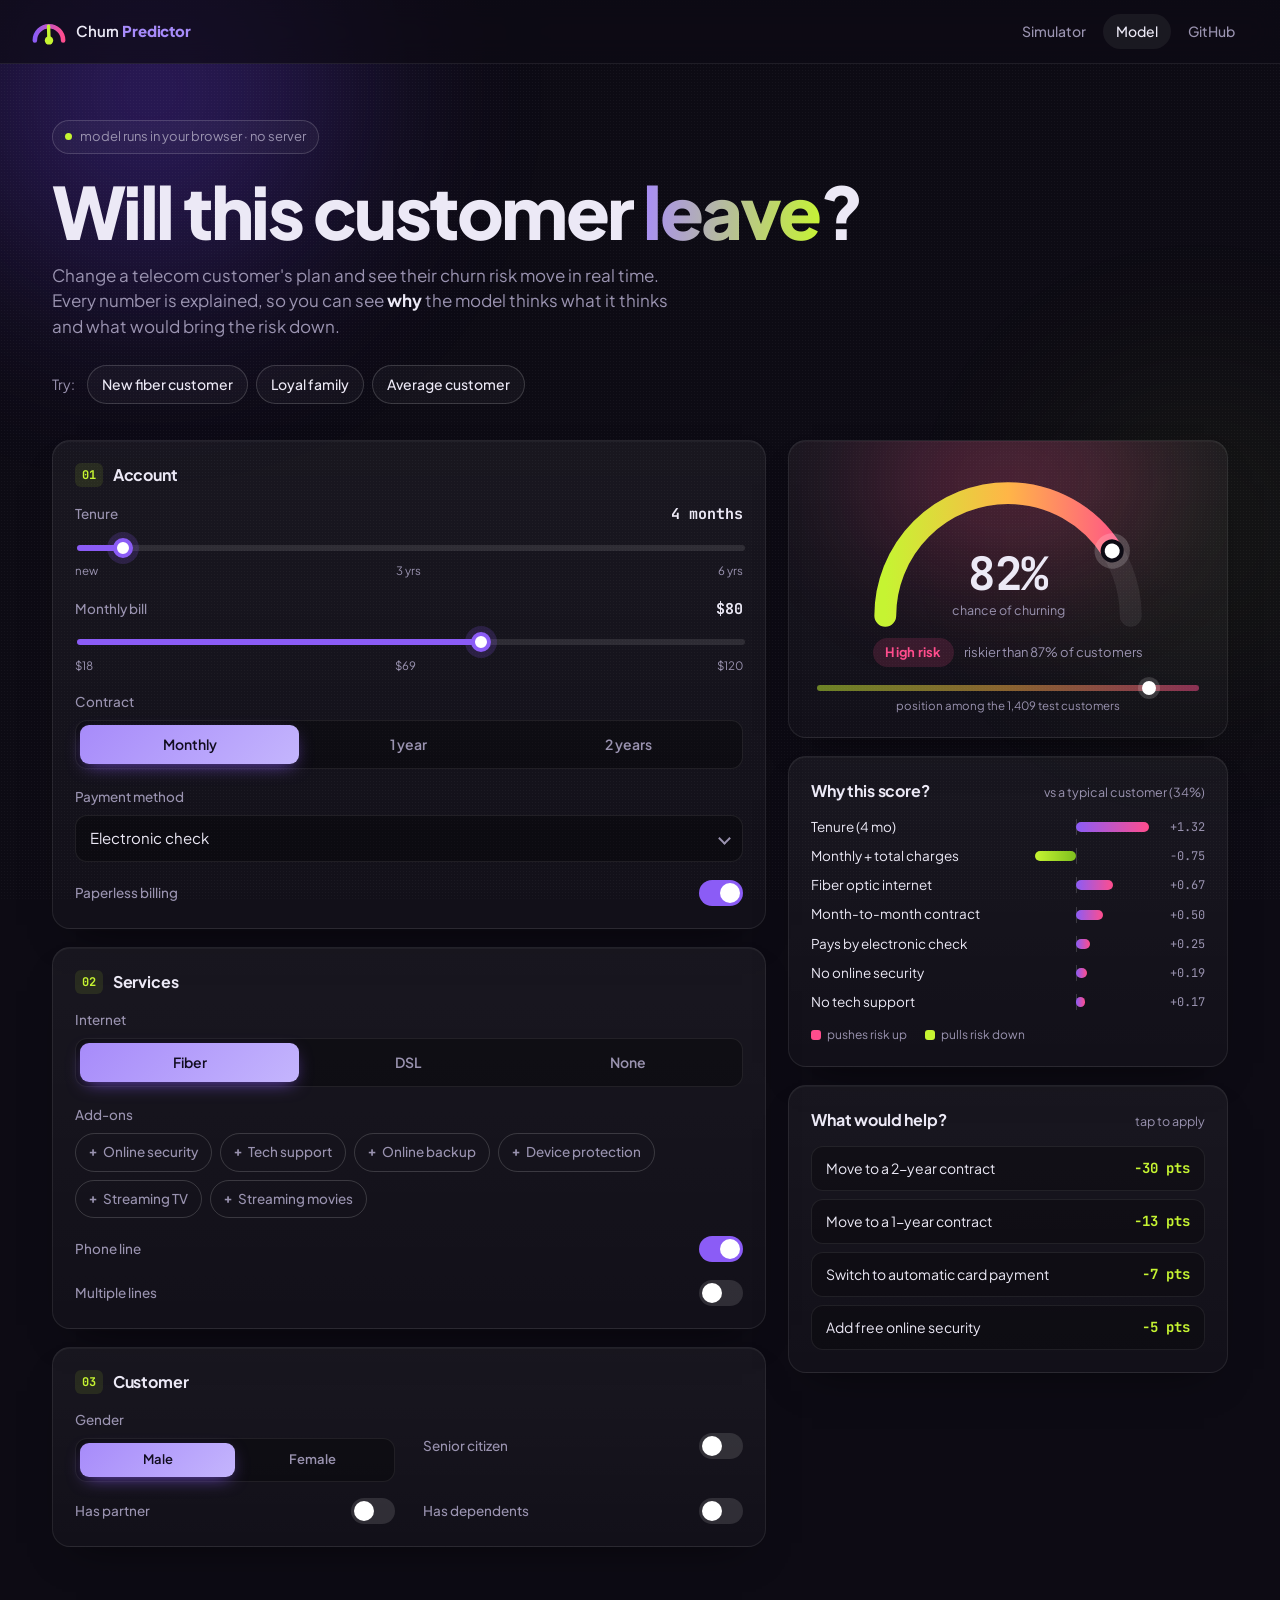
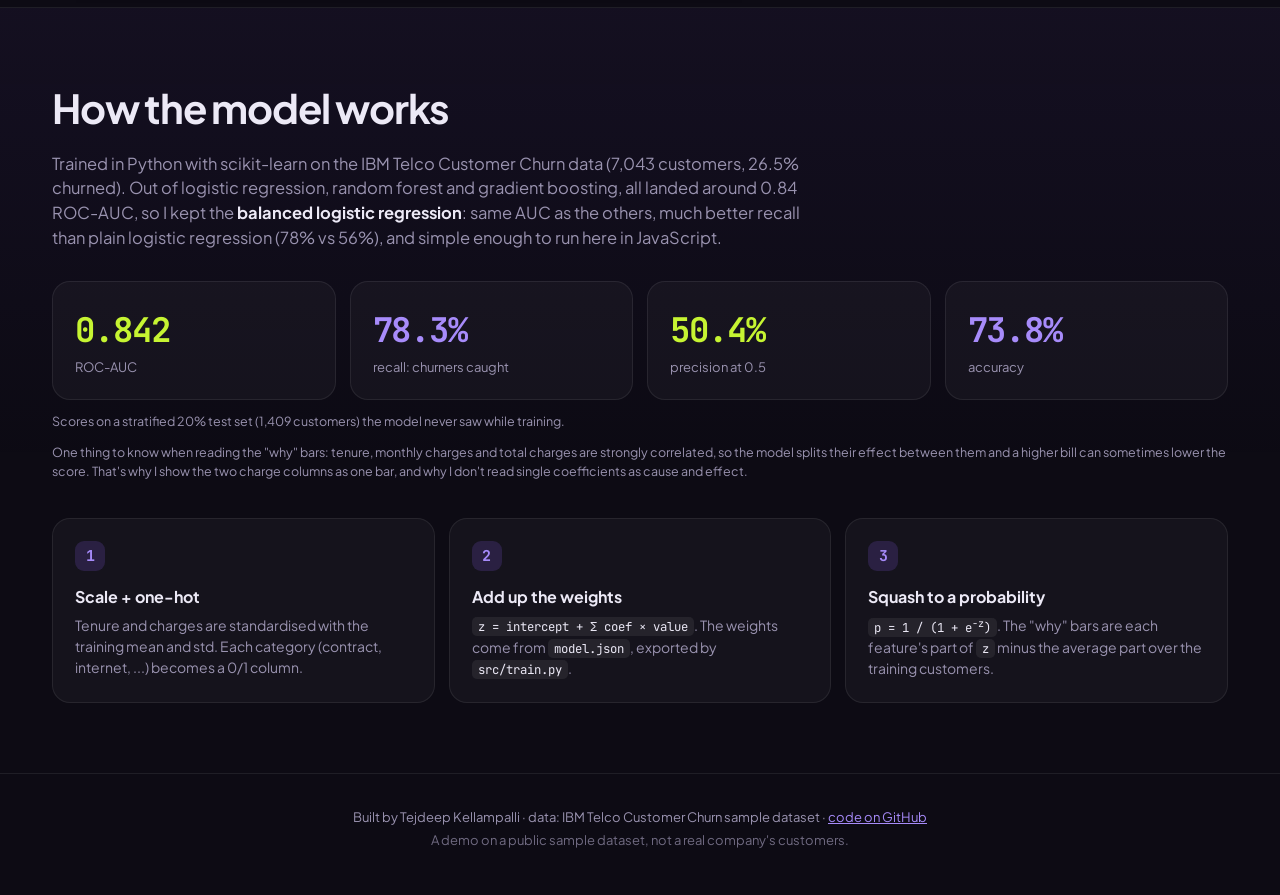
==== commit 6e8779d7: "gauge logo and favicon" ====
--- a/docs/index.html
+++ b/docs/index.html
@@ -7,6 +7,8 @@
   <meta name="description" content="What-if churn simulator for telecom customers. A logistic regression model trained in Python, running in the browser.">
   <meta name="theme-color" content="#0d0b14">
   <link rel="icon" href="favicon.svg" type="image/svg+xml">
+  <link rel="icon" href="favicon-32.png" sizes="32x32" type="image/png">
+  <link rel="apple-touch-icon" href="apple-touch-icon.png">
   <link rel="preconnect" href="https://fonts.googleapis.com">
   <link rel="preconnect" href="https://fonts.gstatic.com" crossorigin>
   <link href="https://fonts.googleapis.com/css2?family=Plus+Jakarta+Sans:wght@400;500;600;700;800&family=JetBrains+Mono:wght@500;700&display=swap" rel="stylesheet">
@@ -18,7 +20,7 @@
 
   <nav class="nav">
     <a class="logo" href="#top" aria-label="Churn Predictor home">
-      <svg viewBox="0 0 28 28" aria-hidden="true"><circle cx="14" cy="14" r="12" fill="none" stroke="currentColor" stroke-width="2.4" stroke-dasharray="56 20" stroke-linecap="round"/><circle cx="14" cy="14" r="4" fill="#c6f432"/></svg>
+      <svg viewBox="10 14 44 34" aria-hidden="true"><defs><linearGradient id="logo-arc" x1="0" y1="0" x2="1" y2="0"><stop offset="0" stop-color="#8b5cf6"/><stop offset="1" stop-color="#ff4d8d"/></linearGradient></defs><path d="M13.5 42a18.5 18.5 0 1 1 37 0" fill="none" stroke="url(#logo-arc)" stroke-width="6" stroke-linecap="round"/><path class="needle" d="M32 42 43 27" stroke="#c6f432" stroke-width="4.5" stroke-linecap="round"/><circle cx="32" cy="42" r="5.5" fill="#c6f432"/></svg>
       <span>Churn <b>Predictor</b></span>
     </a>
     <div class="nav-links" role="tablist" aria-label="Sections">
--- a/docs/style.css
+++ b/docs/style.css
@@ -42,9 +42,10 @@
   padding: 14px 32px; background: rgba(13, 11, 20, .7); backdrop-filter: blur(14px); border-bottom: 1px solid var(--line);
 }
 .logo { display: flex; align-items: center; gap: 10px; color: var(--text); text-decoration: none; font-weight: 600; letter-spacing: -.01em; }
-.logo svg { width: 26px; height: 26px; color: var(--violet-2); animation: spin 14s linear infinite; }
+.logo svg { width: 34px; height: 26px; overflow: visible; }
+.logo .needle { transform-origin: 32px 42px; transform: rotate(-38deg); transition: transform .6s cubic-bezier(.3, 1.4, .5, 1); }
+.logo:hover .needle { transform: rotate(0deg); }
 .logo b { font-weight: 800; color: var(--violet-2); }
-@keyframes spin { to { transform: rotate(360deg); } }
 .nav-links { display: flex; gap: 4px; }
 .nav-links a { color: var(--muted); text-decoration: none; padding: 7px 13px; border-radius: 999px; font-weight: 500; font-size: 14px; transition: color .2s, background .2s; }
 .nav-links a:hover, .nav-links a.is-active { color: var(--text); background: var(--card-2); }
@@ -234,6 +235,7 @@
   .prob { font-size: 40px; }
   .model-inner { padding: 50px 16px; }
   .m-val { font-size: 28px; }
+  .foot { padding-bottom: 100px; }
   .mini {
     display: flex; position: fixed; left: 12px; right: 12px; bottom: 12px; z-index: 50; align-items: center; gap: 12px;
     padding: 12px 16px; border-radius: 16px; background: rgba(24, 20, 36, .92); backdrop-filter: blur(12px); border: 1px solid var(--line-2);
@@ -250,3 +252,8 @@
   *, *::before, *::after { animation: none !important; transition: none !important; }
   .reveal { opacity: 1; transform: none; }
 }
+
+/* netlify's badge (bottom-right iframe on free sites) would sit on the mobile score bar */
+@media (max-width: 900px) {
+  body > iframe[style*="2147483645"] { bottom: 96px !important; }
+}
